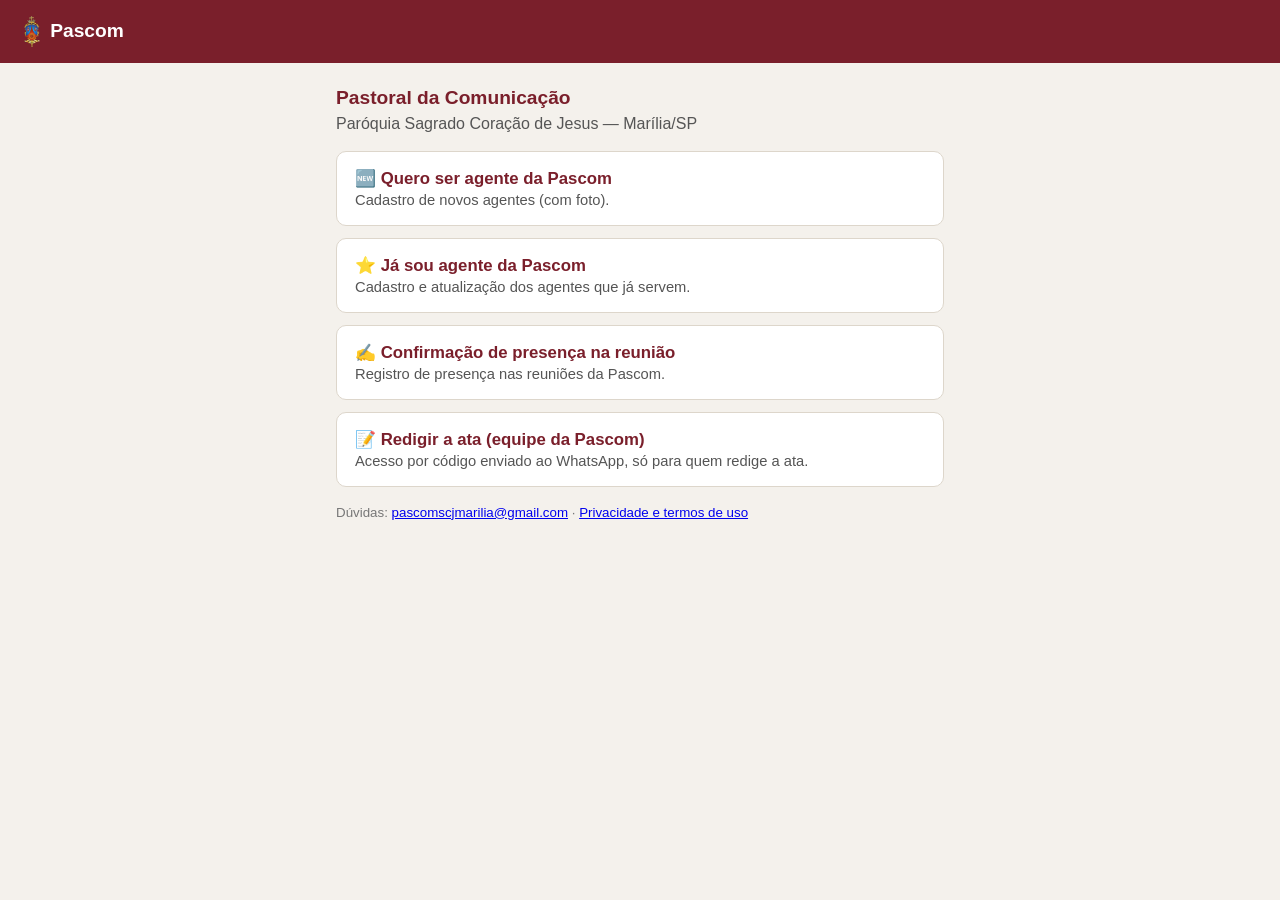
==== index.html @ 2b4b2233 "Pascom: páginas de cadastro (novos e ativos) e atas — cópia de teste em paralelo ao repositório atua" ====
<!DOCTYPE html>
<html lang="pt-BR">
<head>
<meta charset="UTF-8">
<meta name="viewport" content="width=device-width, initial-scale=1.0">
<title>Pascom — Paróquia Sagrado Coração de Jesus</title>
<meta property="og:title" content="Pascom — Paróquia Sagrado Coração de Jesus">
<meta property="og:description" content="Cadastro de agentes e registro de presença das reuniões da Pascom.">
<meta property="og:type" content="website">
<meta property="og:image" content="https://pascomscjmarilia-creator.github.io/pascom-scjm-marilia/og-image.png">
<link rel="stylesheet" href="style.css?v=20261120a">
<style>
  .hub { max-width: 640px; margin: 24px auto 40px; padding: 0 16px; }
  .hub h2 { color: var(--vinho); margin: 0 0 6px; font-size: 1.2rem; }
  .hub p.sub { color: #555; margin: 0 0 18px; }
  .hub a.cartao { display: block; background: #fff; border: 1px solid var(--cinza-borda); border-radius: 10px; padding: 16px 18px; margin: 0 0 12px; text-decoration: none; color: inherit; }
  .hub a.cartao:hover { border-color: var(--vinho); }
  .hub a.cartao strong { display: block; color: var(--vinho); font-size: 1.05rem; margin-bottom: 2px; }
  .hub a.cartao span { color: #555; font-size: 0.92rem; }
  .hub small { color: #777; display: block; margin-top: 18px; }
</style>
</head>
<body>
  <header class="topbar">
    <div class="topbar-titulo">
      <img src="brasao.png" alt="Brasão da Paróquia" class="brasao">
      <h1>Pascom</h1>
    </div>
  </header>

  <main class="hub">
    <h2>Pastoral da Comunicação</h2>
    <p class="sub">Paróquia Sagrado Coração de Jesus — Marília/SP</p>

    <a class="cartao" href="agente-pascom-novo.html">
      <strong>🆕 Quero ser agente da Pascom</strong>
      <span>Cadastro de novos agentes (com foto).</span>
    </a>
    <a class="cartao" href="agente-pascom-ativo.html">
      <strong>⭐ Já sou agente da Pascom</strong>
      <span>Cadastro e atualização dos agentes que já servem.</span>
    </a>
    <a class="cartao" href="ata-pascom.html">
      <strong>✍️ Confirmação de presença na reunião</strong>
      <span>Registro de presença nas reuniões da Pascom.</span>
    </a>
    <a class="cartao" href="ata-pascom-redigir.html">
      <strong>📝 Redigir a ata (equipe da Pascom)</strong>
      <span>Acesso por código enviado ao WhatsApp, só para quem redige a ata.</span>
    </a>

    <small>Dúvidas: <a href="mailto:pascomscjmarilia@gmail.com">pascomscjmarilia@gmail.com</a> · <a href="privacidade.html">Privacidade e termos de uso</a></small>
  </main>
</body>
</html>
---- style.css ----
:root {
  --vinho: #7a1f2b;
  --vinho-escuro: #591622;
  --dourado: #c9a24a;
  --cinza-claro: #f4f1ec;
  --cinza-borda: #ddd6cb;
  --texto: #2b2420;
}

* { box-sizing: border-box; }

[hidden] { display: none !important; }

body {
  margin: 0;
  font-family: -apple-system, "Segoe UI", Roboto, Arial, sans-serif;
  background: var(--cinza-claro);
  color: var(--texto);
}

.topbar {
  background: var(--vinho);
  color: #fff;
  padding: 16px 24px;
  display: flex;
  justify-content: space-between;
  align-items: center;
  flex-wrap: wrap;
  gap: 8px;
}

.topbar h1 {
  font-size: 1.2rem;
  margin: 0;
}

.topbar-titulo {
  display: flex;
  align-items: center;
  gap: 10px;
  font-size: 1.2rem;
}

.brasao {
  height: 1.6em;
  width: auto;
  flex-shrink: 0;
}

.topbar-titulo h1 {
  font-size: 1em;
}

@media (max-width: 480px) {
  .topbar-titulo {
    align-items: flex-start;
  }

  .brasao {
    height: 42px;
  }
}

.user-box {
  display: flex;
  align-items: center;
  gap: 12px;
  font-size: 0.9rem;
}

.user-box button {
  background: var(--dourado);
  color: var(--vinho-escuro);
  border: none;
  padding: 6px 12px;
  border-radius: 6px;
  cursor: pointer;
  font-weight: 600;
}

main {
  max-width: 1100px;
  margin: 0 auto;
  padding: 24px 16px 60px;
}

.login-screen {
  background: #fff;
  border: 1px solid var(--cinza-borda);
  border-radius: 10px;
  padding: 40px 24px;
  text-align: center;
  max-width: 420px;
  margin: 60px auto 0;
}

.login-screen p {
  margin-bottom: 20px;
  color: #555;
}

#googleBtn {
  display: flex;
  justify-content: center;
}

.erro {
  color: #b3261e;
  margin-top: 16px;
  font-weight: 600;
}

.abas {
  display: flex;
  flex-wrap: wrap;
  gap: 4px;
  margin-bottom: 16px;
  border-bottom: 2px solid var(--cinza-borda);
}

/* As 7 abas cabem numa linha só: espaçamento e letra se ajustam à largura da tela (no celular vira grade de 2 colunas, mais abaixo) */
.aba-btn {
  background: none;
  border: none;
  padding: 10px clamp(6px, 1vw, 10px);
  font-size: clamp(0.8rem, 1.2vw, 0.9rem);
  white-space: nowrap;
  font-weight: 600;
  color: #777;
  cursor: pointer;
  border-bottom: 3px solid transparent;
  margin-bottom: -2px;
}

.aba-btn:hover {
  color: var(--vinho);
}

.aba-btn.ativa {
  color: var(--vinho);
  border-bottom-color: var(--vinho);
}

.status-pill {
  display: inline-block;
  padding: 2px 10px;
  border-radius: 999px;
  font-size: 0.8rem;
  font-weight: 600;
}

.status-pill.pendente {
  background: #fbe6b8;
  color: #8a5a00;
}

.status-pill.resolvido {
  background: #d9f0dc;
  color: #276e35;
}

.status-pill.andamento {
  background: #dbe9fb;
  color: #1d4f91;
}

details.detalhes-cat {
  margin-top: 6px;
  font-size: 0.85rem;
}

details.detalhes-cat summary {
  cursor: pointer;
  color: var(--vinho);
  font-weight: 600;
}

details.detalhes-cat p {
  margin: 6px 0 0;
}

details.detalhes-cat ul {
  margin: 4px 0 0;
  padding-left: 18px;
}

/* Coluna "Ação": continua sendo célula de tabela (a linha divisória fica no limite da linha
   e os botões ficam centralizados na vertical). Os botões quebram de linha com margem. */
td.acoes-recado {
  vertical-align: middle;
}

td.acoes-recado > .btn-acao {
  margin: 3px 6px 3px 0;
}

.btn-acao {
  display: inline-block;
  border: none;
  border-radius: 6px;
  padding: 6px 10px;
  font-size: 0.8rem;
  font-weight: 600;
  cursor: pointer;
  text-decoration: none;
  white-space: nowrap;
}

a.btn-acao {
  background: #25d366;
  color: #fff;
}

a.btn-acao:hover {
  background: #1ebe5a;
  text-decoration: none;
}

button.btn-resolver {
  background: var(--vinho);
  color: #fff;
}

button.btn-resolver:hover {
  background: var(--vinho-escuro);
}

.filtros {
  display: flex;
  gap: 8px;
  flex-wrap: wrap;
  margin-bottom: 16px;
}

.filtros input,
.filtros select {
  padding: 8px 10px;
  border: 1px solid var(--cinza-borda);
  border-radius: 6px;
  font-size: 0.95rem;
}

.filtros input {
  flex: 1;
  min-width: 200px;
}

.filtros button {
  background: var(--vinho);
  color: #fff;
  border: none;
  padding: 8px 14px;
  border-radius: 6px;
  cursor: pointer;
  font-size: 0.9rem;
}

.filtros button:hover {
  background: var(--vinho-escuro);
}

.status {
  color: #666;
  font-size: 0.9rem;
  min-height: 1.2em;
}

table {
  width: 100%;
  border-collapse: collapse;
  background: #fff;
  border-radius: 8px;
  overflow: hidden;
  box-shadow: 0 1px 3px rgba(0,0,0,0.08);
}

thead {
  background: var(--vinho);
  color: #fff;
}

th, td {
  padding: 10px 12px;
  text-align: left;
  font-size: 0.9rem;
  border-bottom: 1px solid var(--cinza-borda);
}

tbody tr:hover {
  background: #faf7f0;
}

td a {
  color: var(--vinho);
  font-weight: 600;
  text-decoration: none;
}

td a:hover {
  text-decoration: underline;
}

@media (max-width: 640px) {
  table, thead, tbody, th, td, tr { display: block; }
  thead { display: none; }
  tbody tr {
    margin-bottom: 12px;
    border: 1px solid var(--cinza-borda);
    border-radius: 8px;
    padding: 8px;
  }
  td {
    border: none;
    padding: 4px 6px;
  }
  td::before {
    content: attr(data-label);
    font-weight: 700;
    display: block;
    font-size: 0.75rem;
    color: var(--vinho);
  }

  .abas {
    display: grid;
    grid-template-columns: 1fr 1fr;
    gap: 0;
  }

  .aba-btn {
    padding: 10px 6px;
    font-size: 0.9rem;
    white-space: normal;
  }

  /* com número ímpar de abas, a última ocupa a linha inteira */
  .abas .aba-btn:last-child:nth-child(odd) {
    grid-column: 1 / -1;
  }


  .filtros select {
    flex: 1 1 100%;
  }

  .filtros button {
    flex: 1;
  }

  td.acoes-recado {
    display: flex;
    gap: 6px;
    flex-wrap: wrap;
    justify-content: flex-end;
  }

  td.acoes-recado > .btn-acao {
    margin: 0;
  }

  td[data-label="Catequizando"],
  td[data-label="Responsável"],
  td[data-label="Etapa"],
  td[data-label="Documentos"],
  td[data-label="Assunto"],
  td[data-label="Informação"],
  td[data-label="Válido até"],
  td[data-label="Situação"],
  td[data-label="Data"],
  td[data-label="Hora"],
  td[data-label="Hora Início"],
  td[data-label="Hora Fim"],
  td[data-label="Sala"],
  td[data-label="Atividade"],
  td[data-label="Nome"],
  td[data-label="WhatsApp"],
  td[data-label="Status"] {
    display: flex;
    flex-wrap: wrap;
    align-items: baseline;
    gap: 4px 8px;
    min-width: 0;
    overflow-wrap: anywhere;
  }

  td[data-label="Catequizando"]::before,
  td[data-label="Responsável"]::before,
  td[data-label="Etapa"]::before,
  td[data-label="Documentos"]::before,
  td[data-label="Assunto"]::before,
  td[data-label="Informação"]::before,
  td[data-label="Válido até"]::before,
  td[data-label="Situação"]::before,
  td[data-label="Data"]::before,
  td[data-label="Hora"]::before,
  td[data-label="Hora Início"]::before,
  td[data-label="Hora Fim"]::before,
  td[data-label="Sala"]::before,
  td[data-label="Atividade"]::before,
  td[data-label="Nome"]::before,
  td[data-label="WhatsApp"]::before,
  td[data-label="Status"]::before {
    display: inline;
    margin: 0;
    flex-shrink: 0;
  }

  td[data-label="Data/Hora"],
  td[data-label="Contato"],
  td[data-label="Número"],
  td[data-label="Tipo"],
  td[data-label="Arquivo"],
  td[data-label="Ação"] {
    display: flex;
    flex-wrap: wrap;
    align-items: baseline;
    gap: 4px 8px;
    min-width: 0;
    overflow-wrap: anywhere;
  }

  td[data-label="Data/Hora"]::before,
  td[data-label="Contato"]::before,
  td[data-label="Número"]::before,
  td[data-label="Tipo"]::before,
  td[data-label="Arquivo"]::before,
  td[data-label="Ação"]::before {
    display: inline;
    margin: 0;
    flex-shrink: 0;
  }
}

.modal-overlay {
  position: fixed;
  inset: 0;
  background: rgba(20, 17, 15, 0.55);
  display: flex;
  align-items: center;
  justify-content: center;
  padding: 16px;
  z-index: 100;
}

.modal-caixa {
  background: #fff;
  border-radius: 10px;
  padding: 20px;
  width: 100%;
  max-width: 420px;
  max-height: 90vh;
  overflow-y: auto;
}

.modal-topo {
  display: flex;
  align-items: center;
  justify-content: space-between;
  margin-bottom: 16px;
}

.modal-topo h2 {
  margin: 0;
  font-size: 1.1rem;
  color: var(--vinho);
}

.modal-fechar {
  background: none;
  border: none;
  font-size: 1.5rem;
  line-height: 1;
  cursor: pointer;
  color: #777;
  padding: 0 4px;
}

.modal-fechar:hover {
  color: var(--vinho);
}

#formNovaReserva,
#formExtra {
  display: flex;
  flex-direction: column;
  gap: 12px;
}

#formNovaReserva label,
#formExtra label {
  display: block;
  font-weight: 600;
  margin-bottom: 4px;
  font-size: 0.9rem;
}

#formNovaReserva input,
#formNovaReserva select,
#formExtra input,
#formExtra textarea {
  width: 100%;
  padding: 10px;
  border: 1px solid var(--cinza-borda);
  border-radius: 6px;
  font-size: 0.95rem;
  font-family: inherit;
}

#formExtra textarea {
  resize: vertical;
}

.modal-intro {
  margin: -6px 0 14px;
  font-size: 0.85rem;
  color: #666;
}

#formExtra .campo-rotulo {
  display: flex;
  align-items: center;
  gap: 8px;
  margin-bottom: 4px;
}

#formExtra .campo-rotulo label {
  margin-bottom: 0;
}

.btn-ajuda {
  width: 22px;
  height: 22px;
  flex-shrink: 0;
  padding: 0;
  border: 1.5px solid var(--vinho);
  border-radius: 50%;
  background: #fff;
  color: var(--vinho);
  font-size: 0.8rem;
  font-weight: 700;
  line-height: 1;
  cursor: pointer;
}

.btn-ajuda:hover,
.btn-ajuda[aria-expanded="true"] {
  background: var(--vinho);
  color: #fff;
}

.ajuda-texto {
  background: #faf7f0;
  border-left: 3px solid var(--dourado);
  border-radius: 4px;
  padding: 8px 10px;
  margin-bottom: 8px;
  font-size: 0.85rem;
  line-height: 1.4;
  color: #444;
}

.ajuda-texto p {
  margin: 0 0 4px;
}

.ajuda-texto p:last-child {
  margin-bottom: 0;
}

.ajuda-texto .exemplo {
  color: var(--vinho);
  font-style: italic;
}

.modal-linha-dupla {
  display: flex;
  gap: 12px;
}

.modal-linha-dupla > div {
  flex: 1;
}

#formNovaReserva button[type="submit"],
#formExtra button[type="submit"] {
  background: var(--vinho);
  color: #fff;
  border: none;
  padding: 12px;
  border-radius: 6px;
  font-size: 1rem;
  font-weight: 600;
  cursor: pointer;
}

#formNovaReserva button[type="submit"]:hover,
#formExtra button[type="submit"]:hover {
  background: var(--vinho-escuro);
}

#formNovaReserva button[type="submit"]:disabled,
#formExtra button[type="submit"]:disabled {
  opacity: 0.6;
  cursor: default;
}

#modalResultado,
#modalExtraResultado {
  margin: 0;
  font-weight: 600;
  font-size: 0.9rem;
}

#modalResultado.sucesso,
#modalExtraResultado.sucesso {
  color: #276e35;
}

#modalResultado.erro,
#modalExtraResultado.erro {
  color: #b3261e;
}

button.btn-editar {
  background: var(--dourado);
  color: var(--vinho-escuro);
}

button.btn-editar:hover {
  background: #b8913f;
}

button.btn-excluir {
  background: #b3261e;
  color: #fff;
}

button.btn-excluir:hover {
  background: #8f1d17;
}

td.texto-longo {
  white-space: pre-line;
}

@media print {
  .topbar, .filtros, .status, .abas, .no-print { display: none !important; }
  body { background: #fff; }
  main { max-width: 100%; padding: 0; }
  table { box-shadow: none; }
}

/* ---------- Lojinha (aba do painel) ---------- */
.thumb-produto {
  width: 56px;
  height: 56px;
  object-fit: cover;
  border-radius: 6px;
  background: #eee;
  display: block;
}

.thumb-vazio {
  display: flex;
  align-items: center;
  justify-content: center;
  font-size: 0.65rem;
  color: #888;
  text-align: center;
  border: 1px dashed var(--cinza-borda);
}

.desc-produto {
  font-size: 0.8rem;
  color: #666;
  margin-top: 2px;
  max-width: 340px;
}

#formProduto {
  display: flex;
  flex-direction: column;
  gap: 12px;
}

#formProduto label {
  display: block;
  font-weight: 600;
  margin-bottom: 4px;
  font-size: 0.9rem;
}

#formProduto input[type="text"],
#formProduto select,
#formProduto textarea {
  width: 100%;
  padding: 10px;
  border: 1px solid var(--cinza-borda);
  border-radius: 6px;
  font-size: 0.95rem;
  font-family: inherit;
  background: #fff;
}

#formProduto textarea { resize: vertical; }
#formProduto input[type="file"] { width: 100%; font-size: 0.9rem; }

#formProduto button[type="submit"] {
  background: var(--vinho);
  color: #fff;
  border: none;
  padding: 12px;
  border-radius: 6px;
  font-size: 1rem;
  font-weight: 600;
  cursor: pointer;
}

#formProduto button[type="submit"]:hover { background: var(--vinho-escuro); }
#formProduto button[type="submit"]:disabled { opacity: 0.6; cursor: default; }

#modalProdutoResultado { margin: 0; font-weight: 600; font-size: 0.9rem; }
#modalProdutoResultado.sucesso { color: #276e35; }
#modalProdutoResultado.erro { color: #b3261e; }

@media (max-width: 640px) {
  td[data-label="Categoria"],
  td[data-label="Preço"],
  td[data-label="Disponibilidade"],
  td[data-label="No catálogo"] {
    display: flex;
    flex-wrap: wrap;
    align-items: baseline;
    gap: 4px 8px;
    min-width: 0;
  }

  td[data-label="Categoria"]::before,
  td[data-label="Preço"]::before,
  td[data-label="Disponibilidade"]::before,
  td[data-label="No catálogo"]::before {
    display: inline;
    margin: 0;
    flex-shrink: 0;
  }

  td[data-label="Foto"]::before { display: none; }
  .desc-produto { max-width: none; }
}

/* ---- Nova inscrição na catequese (preenchida pela secretaria) ---- */
#formCatequese { display: flex; flex-direction: column; gap: 12px; }
#formCatequese label { display: block; font-weight: 600; margin-bottom: 4px; font-size: 0.9rem; }
#formCatequese input[type="text"],
#formCatequese input[type="tel"],
#formCatequese input[type="date"],
#formCatequese select,
#formCatequese textarea {
  width: 100%;
  padding: 10px;
  border: 1px solid var(--cinza-borda);
  border-radius: 6px;
  font-size: 0.95rem;
  font-family: inherit;
  background: #fff;
  box-sizing: border-box;
}
#formCatequese textarea { resize: vertical; }
#formCatequese button[type="submit"] {
  background: var(--vinho);
  color: #fff;
  border: none;
  padding: 12px;
  border-radius: 6px;
  font-size: 1rem;
  font-weight: 600;
  cursor: pointer;
}
#formCatequese button[type="submit"]:hover { background: var(--vinho-escuro); }
#formCatequese button[type="submit"]:disabled { opacity: 0.6; cursor: default; }
#modalCatequeseResultado { margin: 0; font-weight: 600; font-size: 0.9rem; }
#modalCatequeseResultado.erro { color: #b3261e; margin-top: 0; }
@media (max-width: 640px) { #modalCatequese .modal-linha-dupla { flex-direction: column; } }

/* ---- Aba Agentes Pascom: os botões da coluna "Ação" (WhatsApp, Ficha, Em contato, Ativo/Reabrir) ficam lado a lado, na mesma linha ---- */
td.acoes-agente { white-space: nowrap; width: 1%; }
td.acoes-agente .acoes-linha { display: flex; flex-wrap: nowrap; align-items: center; gap: 6px; }
td.acoes-agente .acoes-linha > .btn-acao { margin: 0; flex: 0 0 auto; }
@media (max-width: 640px) {
  /* no celular a linha vira um cartão: os botões podem quebrar para caber */
  td.acoes-agente { white-space: normal; width: auto; }
  td.acoes-agente .acoes-linha { flex-wrap: wrap; justify-content: flex-end; width: 100%; }
}

/* ---- Aba Agentes Pascom: foto, etiqueta (novo / já é agente) e foto ampliada ---- */
.ag-celula { display: flex; gap: 10px; align-items: flex-start; }
.ag-celula-texto { min-width: 0; }
.ag-foto-mini { width: 54px; height: 54px; flex: 0 0 54px; border-radius: 50%; object-fit: cover; border: 2px solid var(--vinho, #7a1f2b); background: #f3efea; cursor: zoom-in; }
.ag-foto-vazia { width: 54px; height: 54px; flex: 0 0 54px; border-radius: 50%; background: #eee; color: #9a9a9a; display: flex; align-items: center; justify-content: center; font-size: 1.3rem; }
.selo-agente { display: inline-block; margin-top: 3px; padding: 2px 9px; border-radius: 12px; font-size: 0.75rem; font-weight: 700; }
.selo-agente.novo { background: #e3f0ff; color: #0b4a8f; }
.selo-agente.ja { background: #fff4d6; color: #7a5200; }
#lightboxFotoAgente { position: fixed; inset: 0; z-index: 9999; background: rgba(20, 12, 10, 0.88); display: flex; align-items: center; justify-content: center; padding: 16px; cursor: zoom-out; }
#lightboxFotoAgente figure { margin: 0; max-width: min(92vw, 520px); text-align: center; color: #fff; }
#lightboxFotoAgente img { max-width: 100%; max-height: 70vh; border-radius: 12px; box-shadow: 0 6px 28px rgba(0,0,0,.5); background: #fff; }
#lightboxFotoAgente figcaption { margin-top: 10px; font-size: 0.95rem; line-height: 1.4; }
#lightboxFotoAgente a { color: #f1dfae; }
@media print { #lightboxFotoAgente { display: none !important; } .ag-foto-mini, .ag-foto-vazia { width: 34px; height: 34px; flex-basis: 34px; } }
.selo-agente small { display: block; font-weight: 600; font-size: 0.7rem; opacity: 0.85; line-height: 1.2; }
.selo-agente { line-height: 1.25; border-radius: 10px; }
button.ag-foto-vazia { border: 2px dashed #c4b8a4; background: #f6f2ea; cursor: pointer; padding: 0; font-size: 1.25rem; }
button.ag-foto-vazia:hover { background: #efe6d6; border-color: var(--vinho, #7a1f2b); }
#lightboxFotoAgente .lb-acoes { margin-top: 10px; display: flex; gap: 8px; justify-content: center; flex-wrap: wrap; }
#lightboxFotoAgente .lb-acoes button { background: rgba(255,255,255,.14); color: #fff; border: 1px solid rgba(255,255,255,.4); border-radius: 8px; padding: 7px 12px; font-size: .85rem; cursor: pointer; }
#lightboxFotoAgente .lb-acoes button:hover { background: rgba(255,255,255,.26); }
.modal-foto-agente { position: fixed; inset: 0; z-index: 9998; background: rgba(20,12,10,.6); display: flex; align-items: center; justify-content: center; padding: 16px; }
.modal-foto-agente .mfa-caixa { background: #fff; border-radius: 12px; padding: 18px; width: min(92vw, 380px); box-shadow: 0 8px 30px rgba(0,0,0,.35); }
.modal-foto-agente h3 { margin: 0 0 6px; color: var(--vinho, #7a1f2b); font-size: 1.05rem; }
.modal-foto-agente .mfa-dica { margin: 0 0 10px; color: #666; font-size: .88rem; }
.modal-foto-agente .mfa-previa { width: 130px; height: 130px; margin: 0 auto 12px; border-radius: 50%; overflow: hidden; border: 2px solid var(--vinho, #7a1f2b); background: #f3efea; display: flex; align-items: center; justify-content: center; font-size: 2.4rem; color: #aaa; }
.modal-foto-agente .mfa-previa img { width: 100%; height: 100%; object-fit: cover; }
.modal-foto-agente input[type="file"] { width: 100%; font-size: .9rem; }
.modal-foto-agente .mfa-msg { min-height: 1.2em; margin: 6px 0; font-weight: 600; font-size: .9rem; color: #1b6e3a; }
.modal-foto-agente .mfa-msg.erro { color: #b3261e; }
.modal-foto-agente .mfa-botoes { display: flex; gap: 8px; justify-content: flex-end; }
@media print { .modal-foto-agente { display: none !important; } }

/* Agentes Pascom: sub-abas Novos agentes / Agentes ativos */
.sub-abas-agentes { display: flex; gap: 8px; margin: 0 0 12px; flex-wrap: wrap; }
.sub-aba-ag { padding: 9px 16px; border-radius: 20px; border: 1px solid var(--vinho, #7a1f2b); background: #fff; color: var(--vinho, #7a1f2b); font-weight: 700; font-size: 0.92rem; cursor: pointer; }
.sub-aba-ag.ativa { background: var(--vinho, #7a1f2b); color: #fff; }
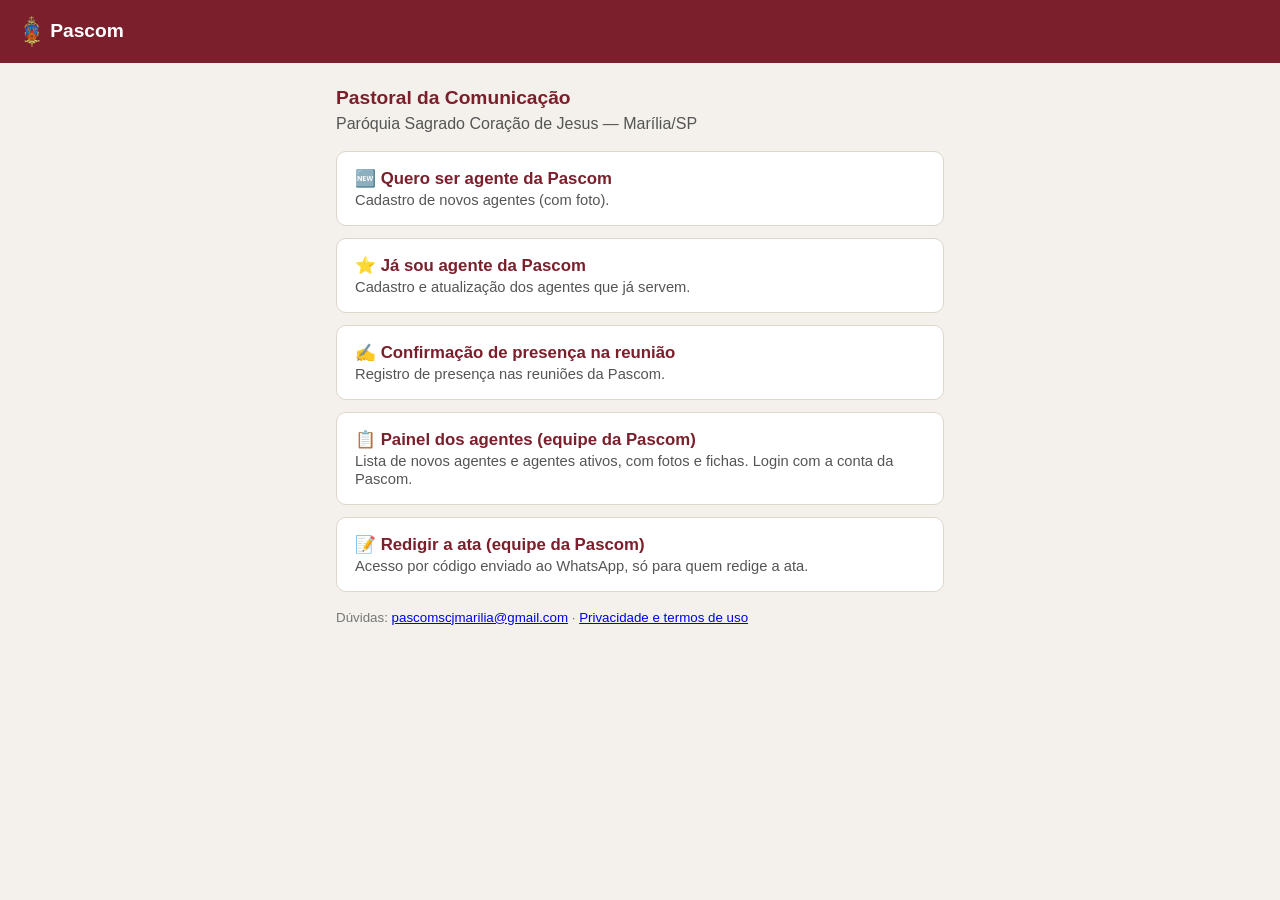
==== commit 736d50fa: "Painel da Pascom (agentes novos e ativos) como página própria; atalho na página inicial Co-Authored-" ====
--- a/index.html
+++ b/index.html
@@ -44,6 +44,10 @@
       <strong>✍️ Confirmação de presença na reunião</strong>
       <span>Registro de presença nas reuniões da Pascom.</span>
     </a>
+    <a class="cartao" href="painel.html">
+      <strong>📋 Painel dos agentes (equipe da Pascom)</strong>
+      <span>Lista de novos agentes e agentes ativos, com fotos e fichas. Login com a conta da Pascom.</span>
+    </a>
     <a class="cartao" href="ata-pascom-redigir.html">
       <strong>📝 Redigir a ata (equipe da Pascom)</strong>
       <span>Acesso por código enviado ao WhatsApp, só para quem redige a ata.</span>
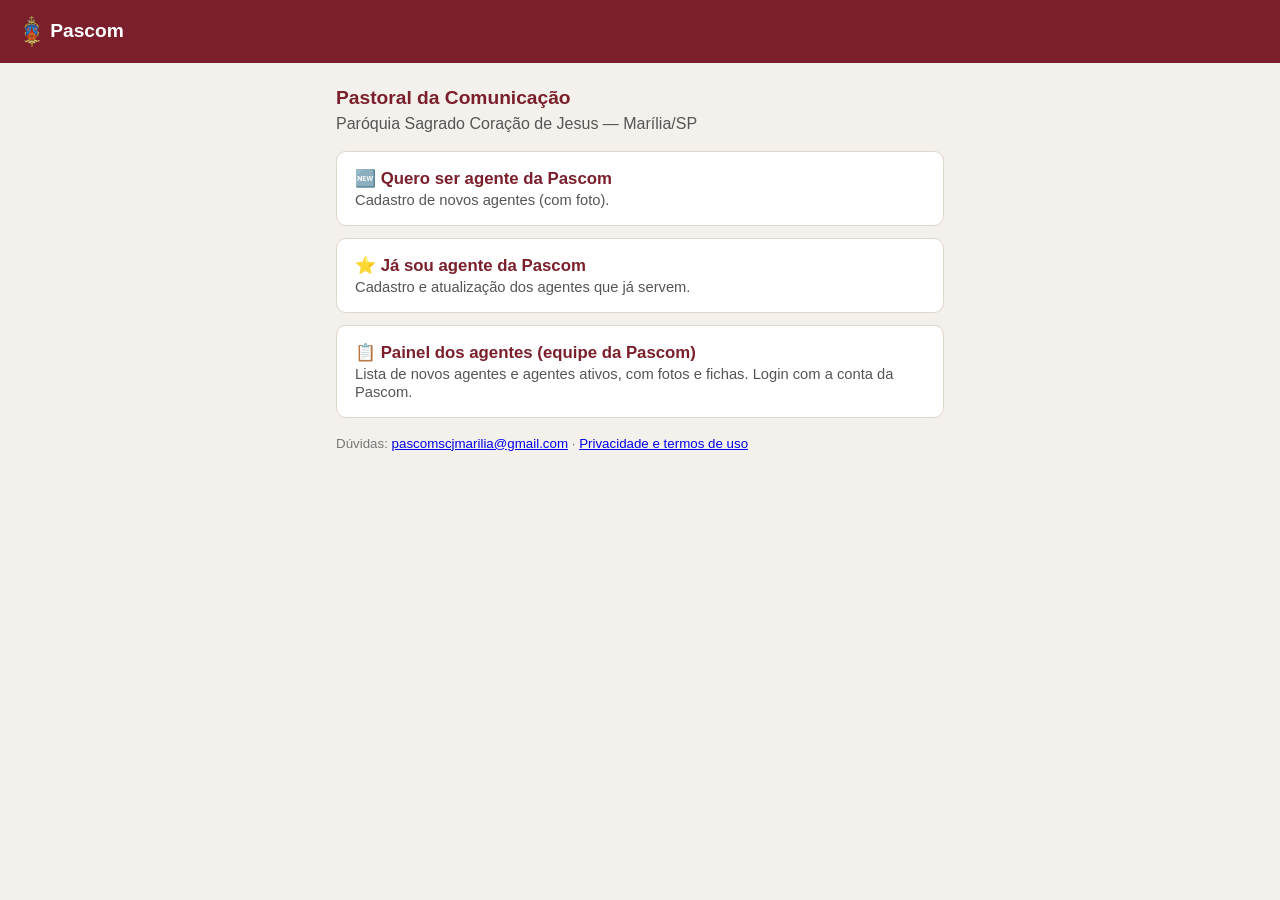
==== commit 6705da95: "Ata fora de produção por ora: tira os links de ata do menu e do painel Co-Authored-By: Claude Sonnet" ====
--- a/index.html
+++ b/index.html
@@ -40,17 +40,9 @@
       <strong>⭐ Já sou agente da Pascom</strong>
       <span>Cadastro e atualização dos agentes que já servem.</span>
     </a>
-    <a class="cartao" href="ata-pascom.html">
-      <strong>✍️ Confirmação de presença na reunião</strong>
-      <span>Registro de presença nas reuniões da Pascom.</span>
-    </a>
     <a class="cartao" href="painel.html">
       <strong>📋 Painel dos agentes (equipe da Pascom)</strong>
       <span>Lista de novos agentes e agentes ativos, com fotos e fichas. Login com a conta da Pascom.</span>
-    </a>
-    <a class="cartao" href="ata-pascom-redigir.html">
-      <strong>📝 Redigir a ata (equipe da Pascom)</strong>
-      <span>Acesso por código enviado ao WhatsApp, só para quem redige a ata.</span>
     </a>
 
     <small>Dúvidas: <a href="mailto:pascomscjmarilia@gmail.com">pascomscjmarilia@gmail.com</a> · <a href="privacidade.html">Privacidade e termos de uso</a></small>
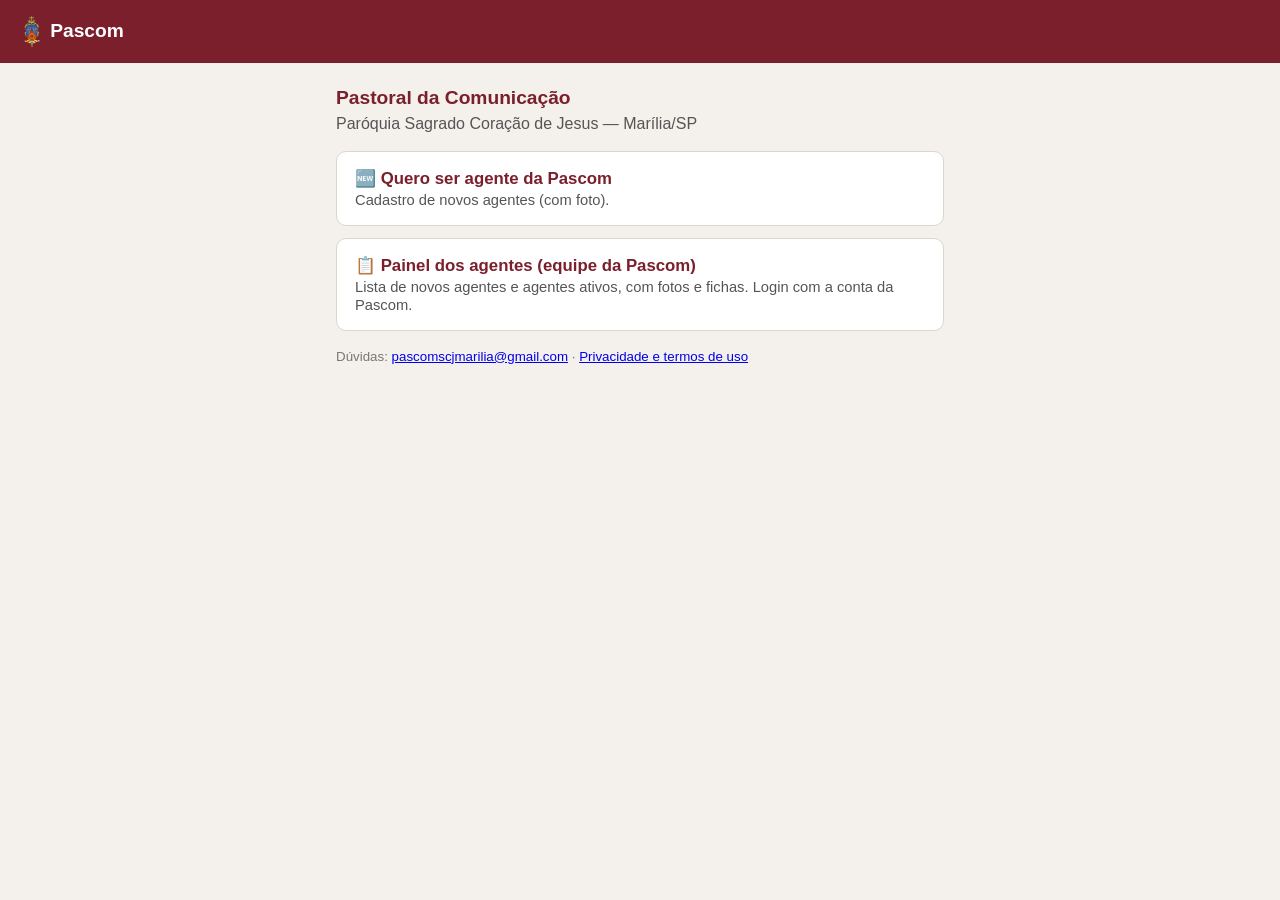
==== commit cd506864: "Cadastro de agentes ativos passa a ser de uso interno: sai do menu público e fica sem indexação Co-A" ====
--- a/index.html
+++ b/index.html
@@ -36,10 +36,6 @@
       <strong>🆕 Quero ser agente da Pascom</strong>
       <span>Cadastro de novos agentes (com foto).</span>
     </a>
-    <a class="cartao" href="agente-pascom-ativo.html">
-      <strong>⭐ Já sou agente da Pascom</strong>
-      <span>Cadastro e atualização dos agentes que já servem.</span>
-    </a>
     <a class="cartao" href="painel.html">
       <strong>📋 Painel dos agentes (equipe da Pascom)</strong>
       <span>Lista de novos agentes e agentes ativos, com fotos e fichas. Login com a conta da Pascom.</span>
